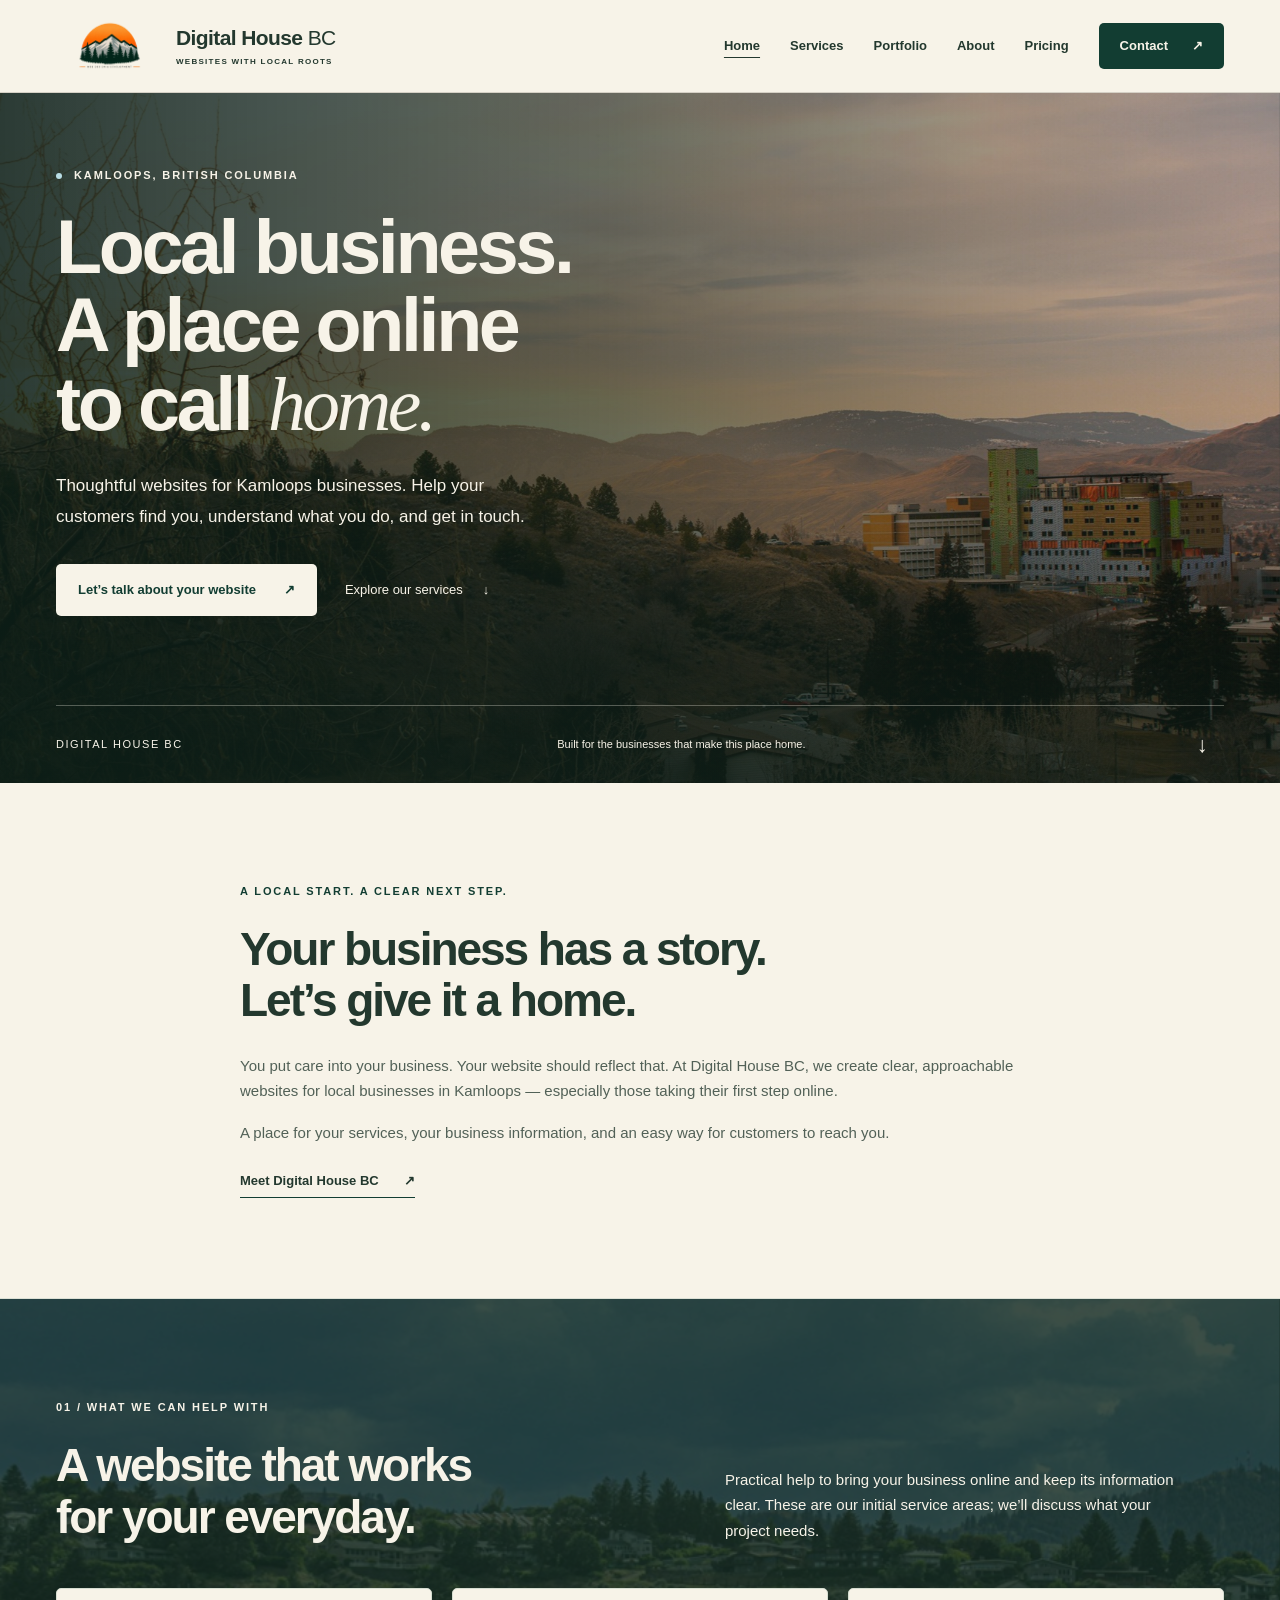
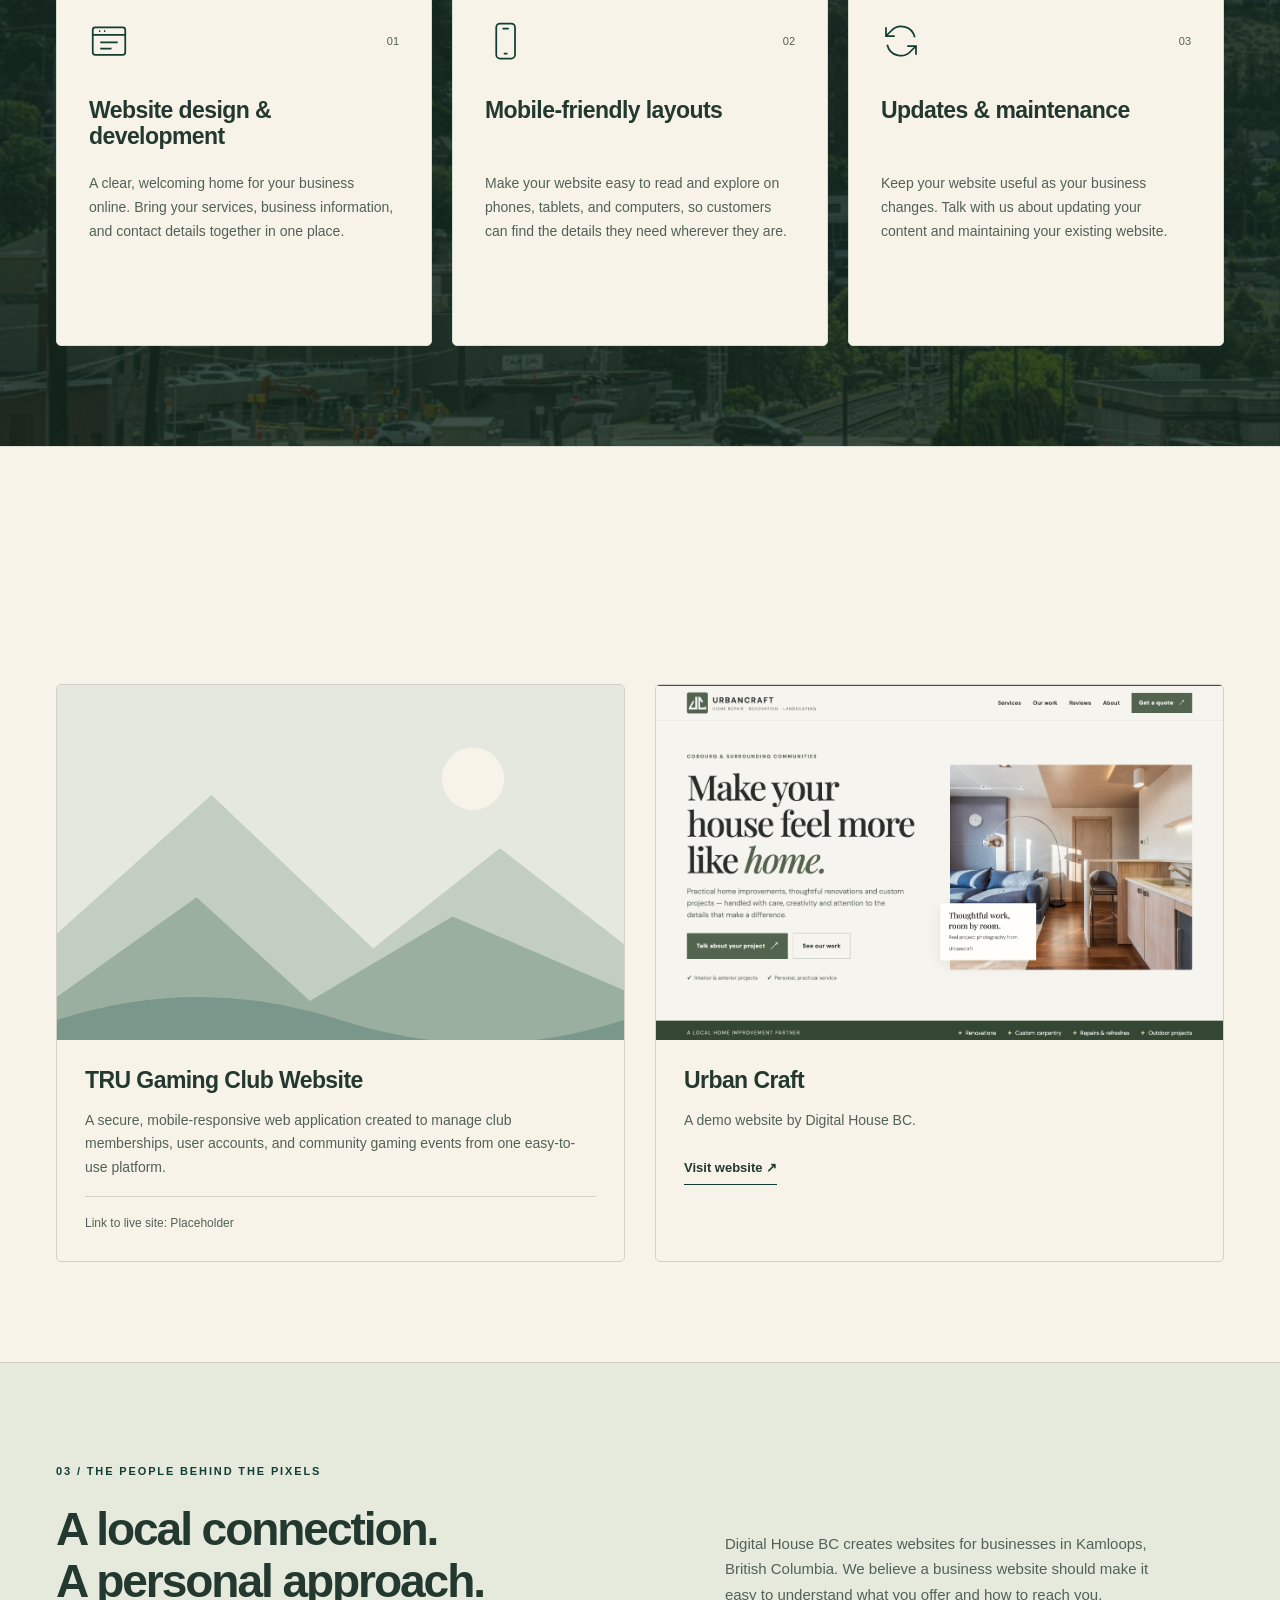
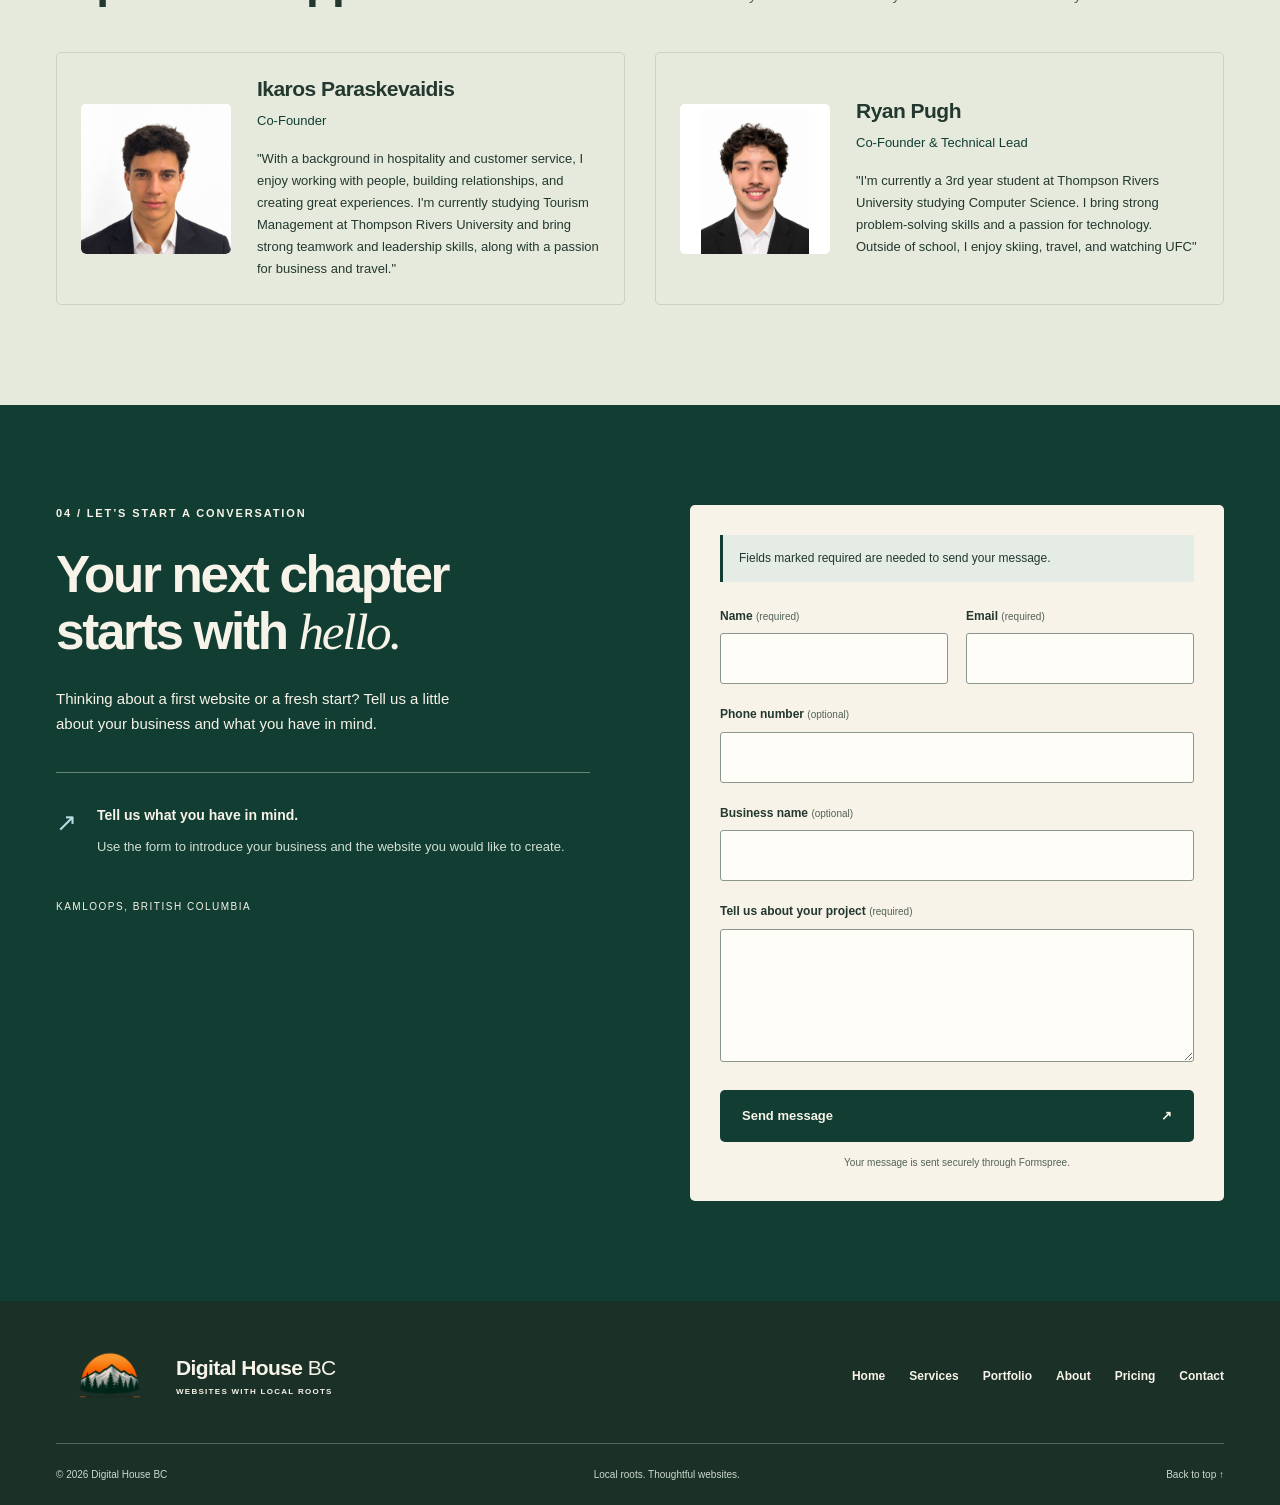
==== index.html @ 69a52e11 "entry point for local server" ====
<!doctype html>
<html lang="en-CA">
  <head>
    <meta charset="UTF-8" />
    <meta name="viewport" content="width=device-width, initial-scale=1" />
    <title>Digital House BC</title>
    <script>
      // Static local servers use this entry; Vercel serves html/index.html directly.
      location.replace('/html/index.html' + location.search + location.hash);
    </script>
  </head>
  <body><p><a href="/html/index.html">Open Digital House BC</a></p></body>
</html>
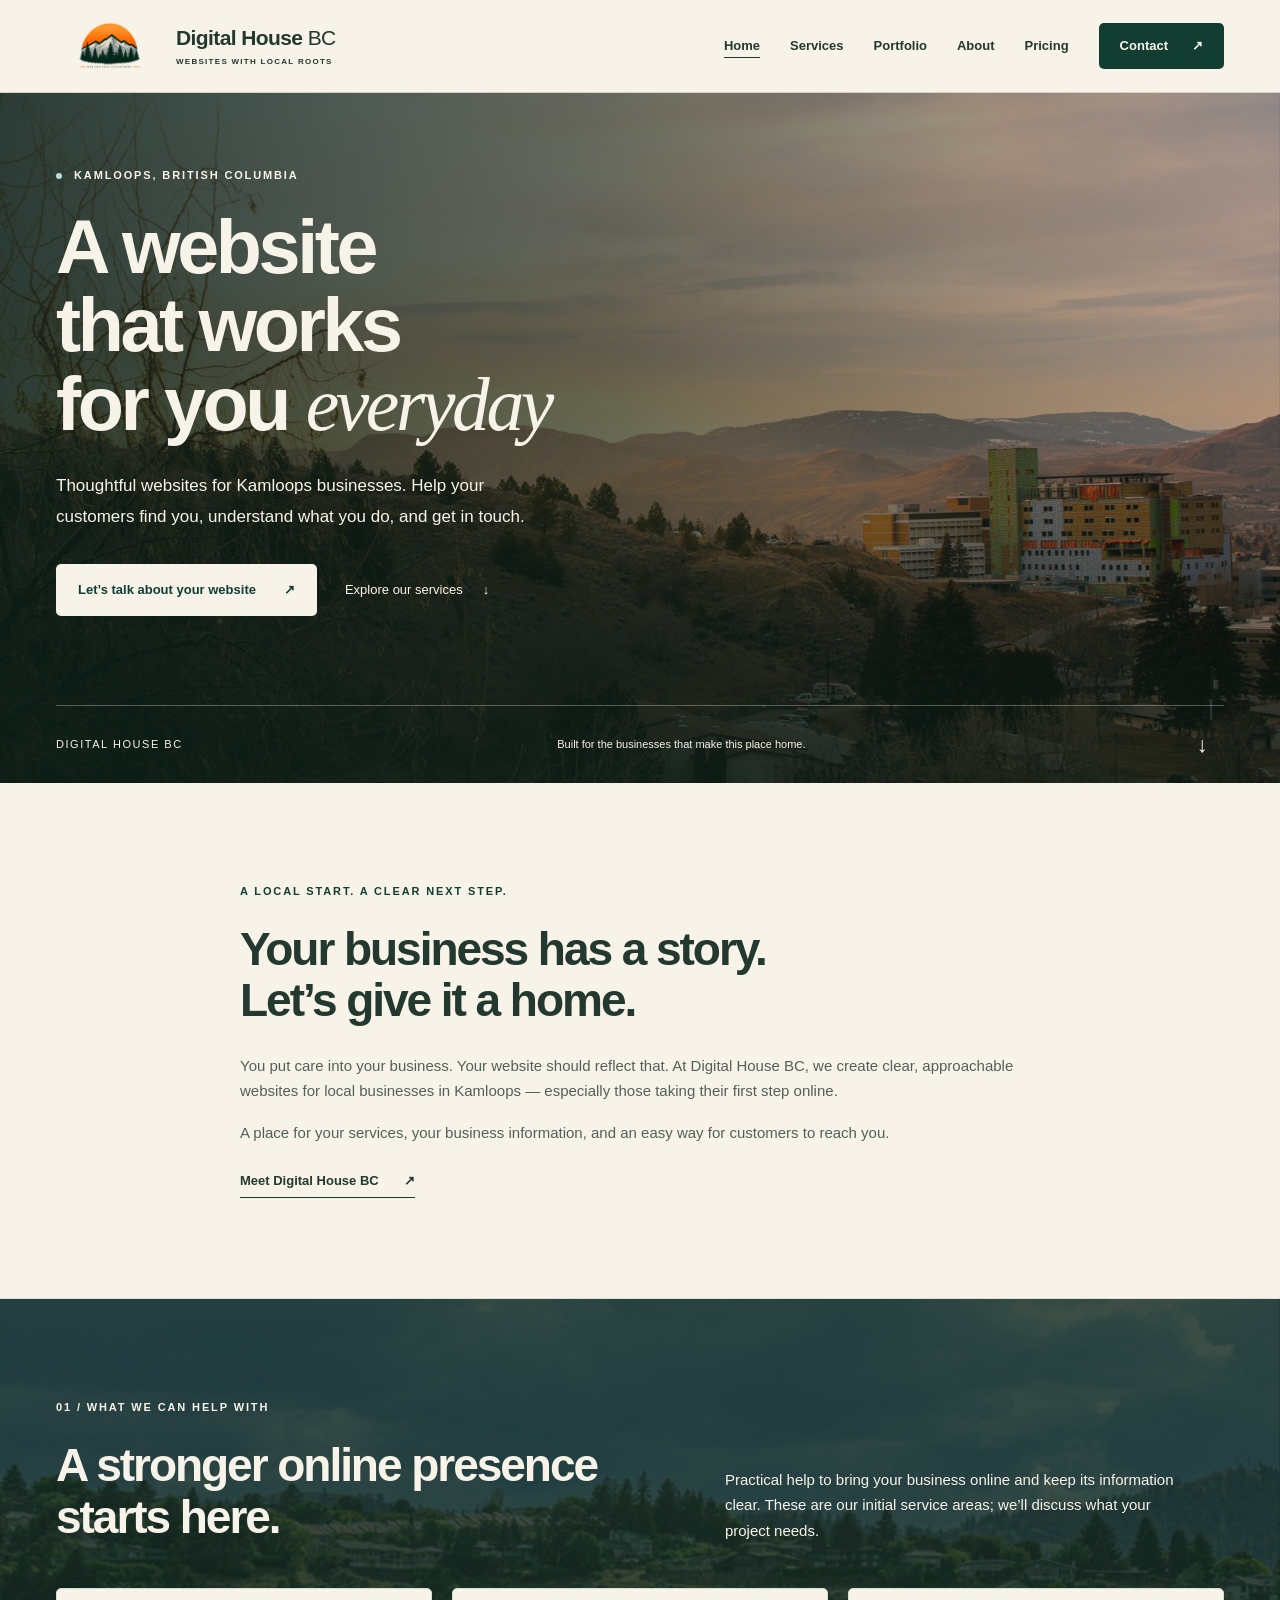
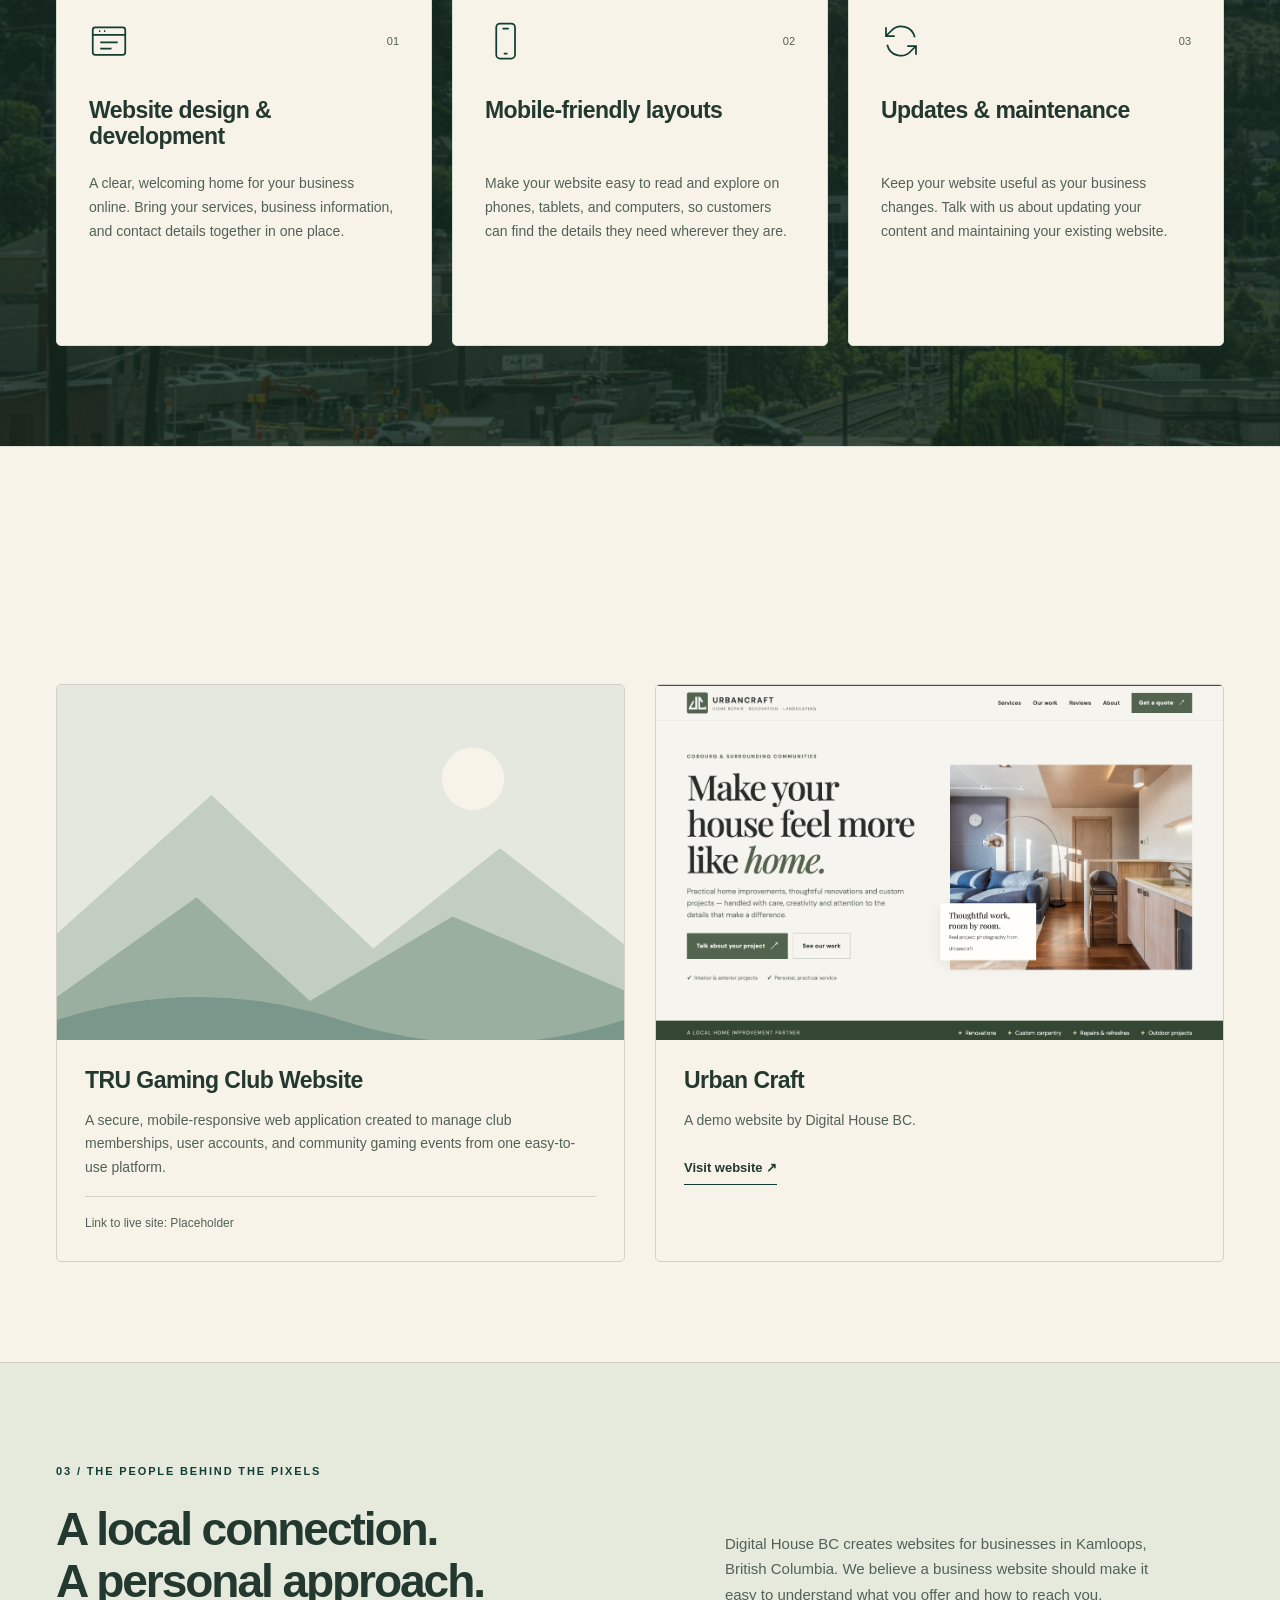
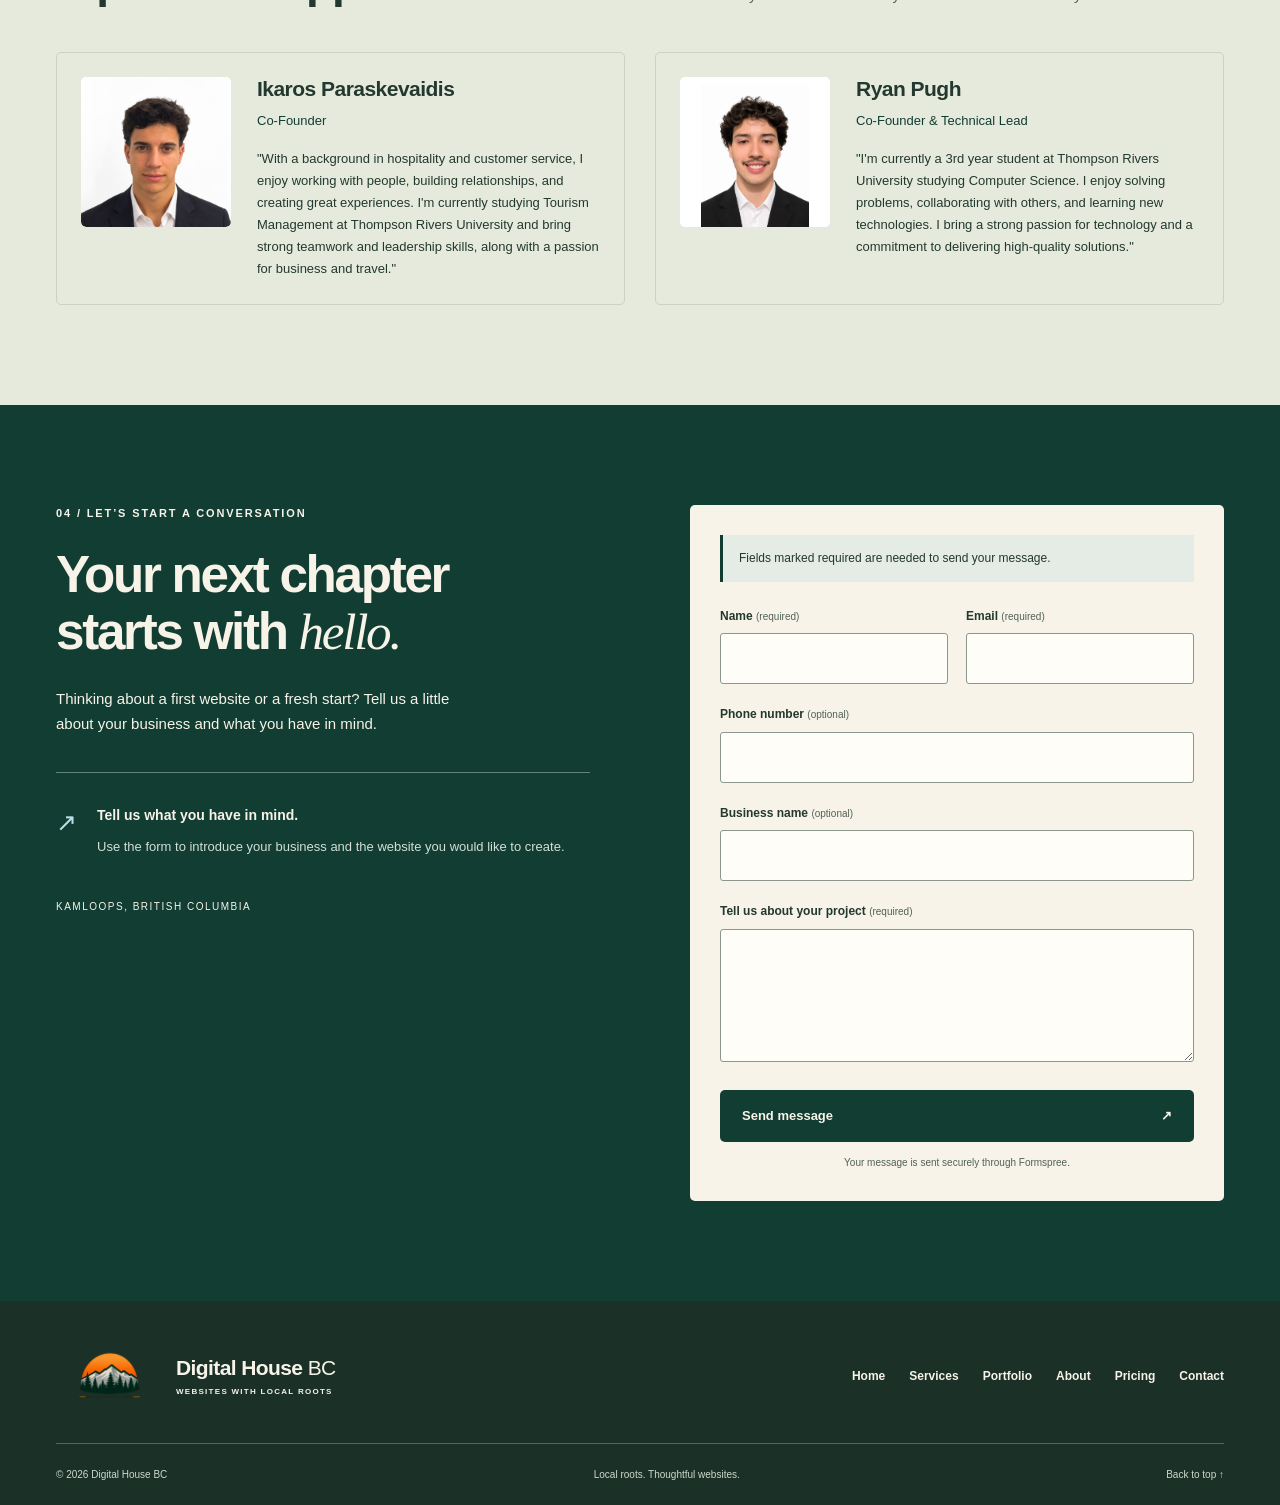
==== commit fcf5b314: "google image" ====
--- a/index.html
+++ b/index.html
@@ -8,6 +8,7 @@
       // Static local servers use this entry; Vercel serves html/index.html directly.
       location.replace('/html/index.html' + location.search + location.hash);
     </script>
+    <link rel="icon" type="image/png" sizes="192x192" href="/favicon.png" />
   </head>
   <body><p><a href="/html/index.html">Open Digital House BC</a></p></body>
 </html>
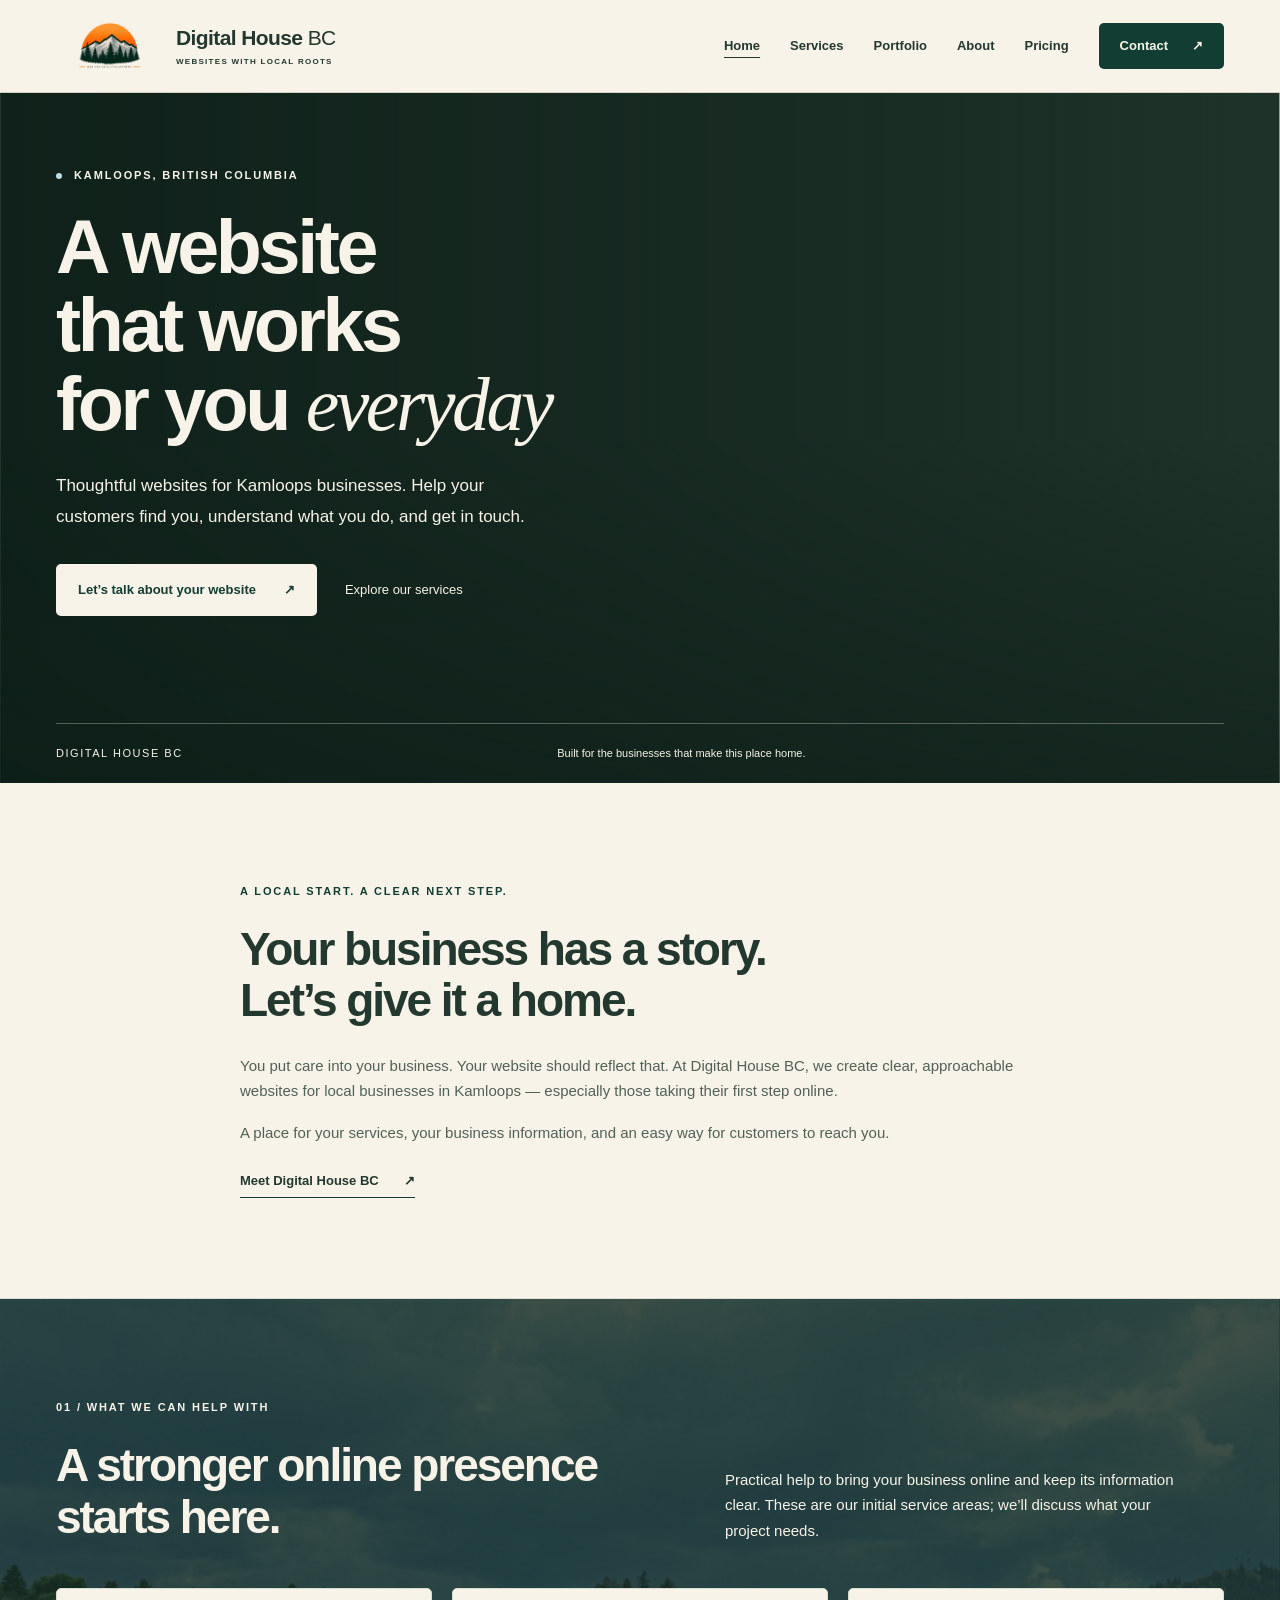
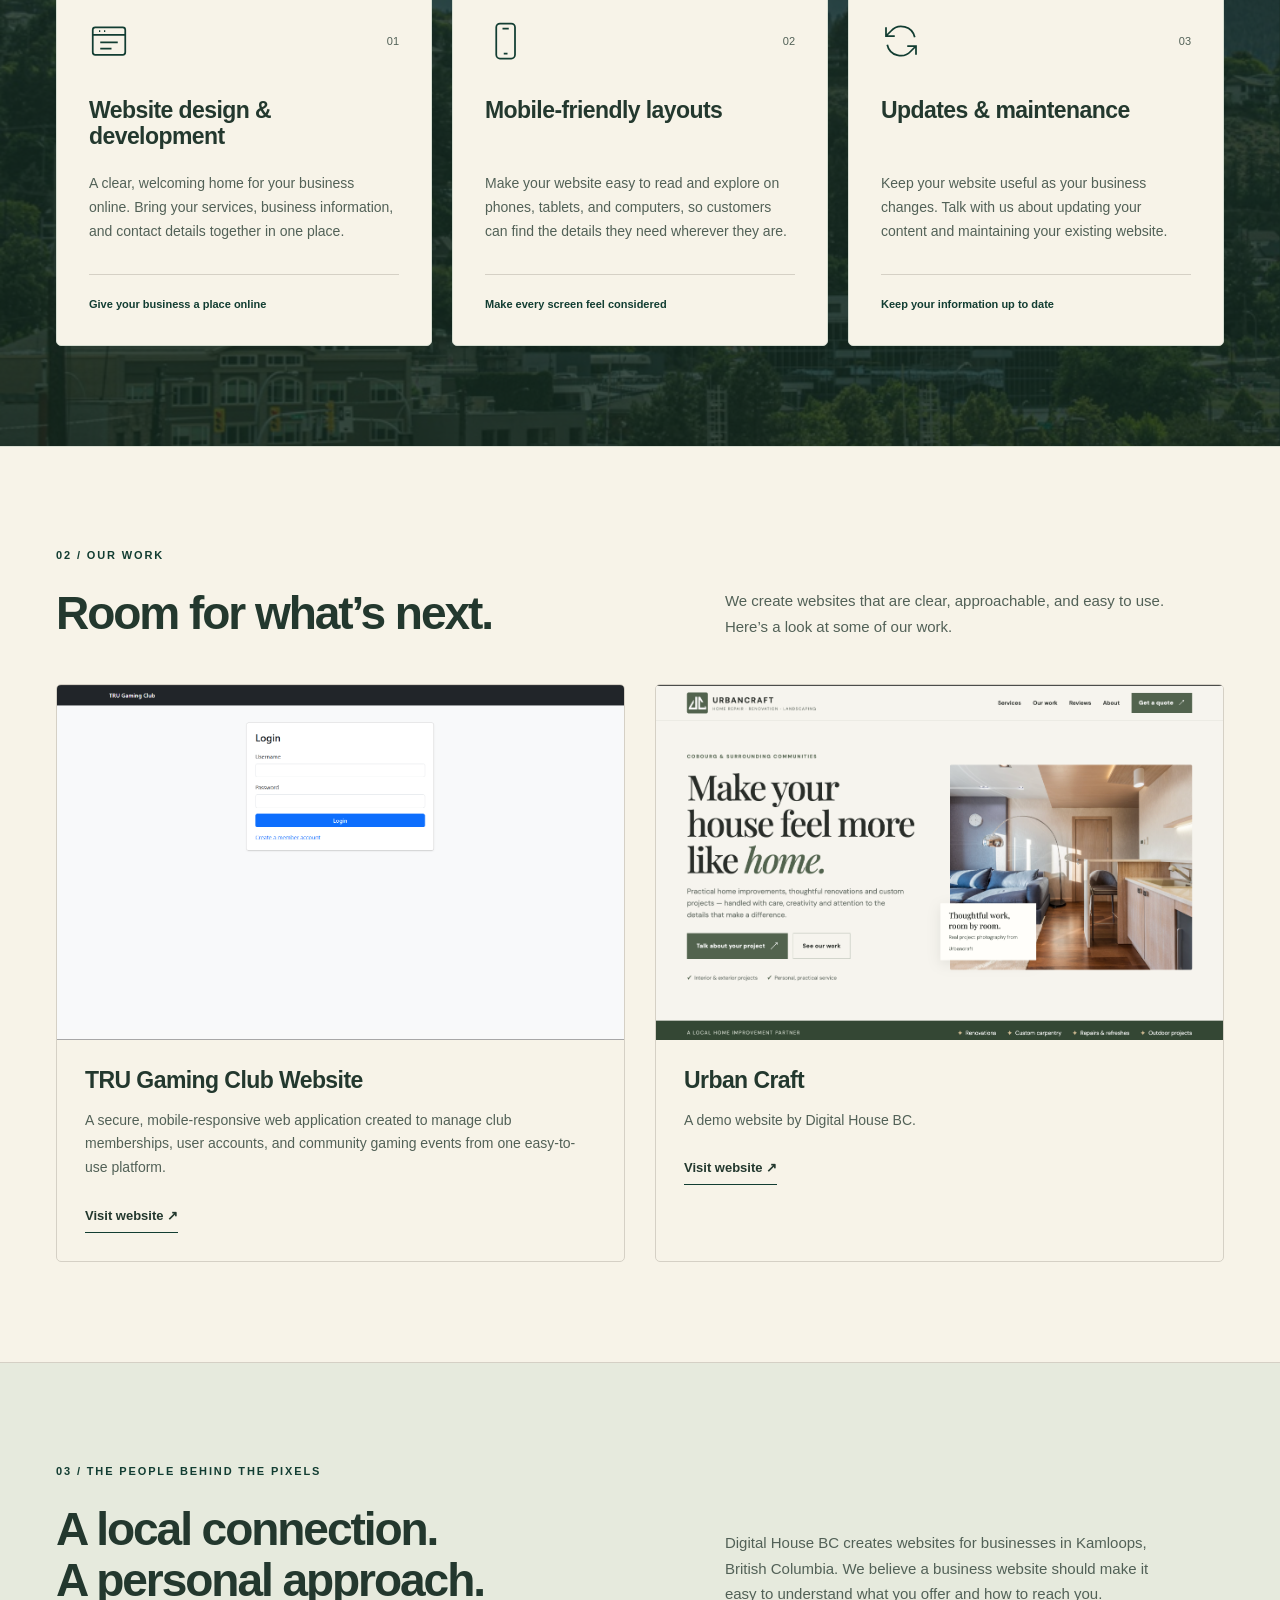
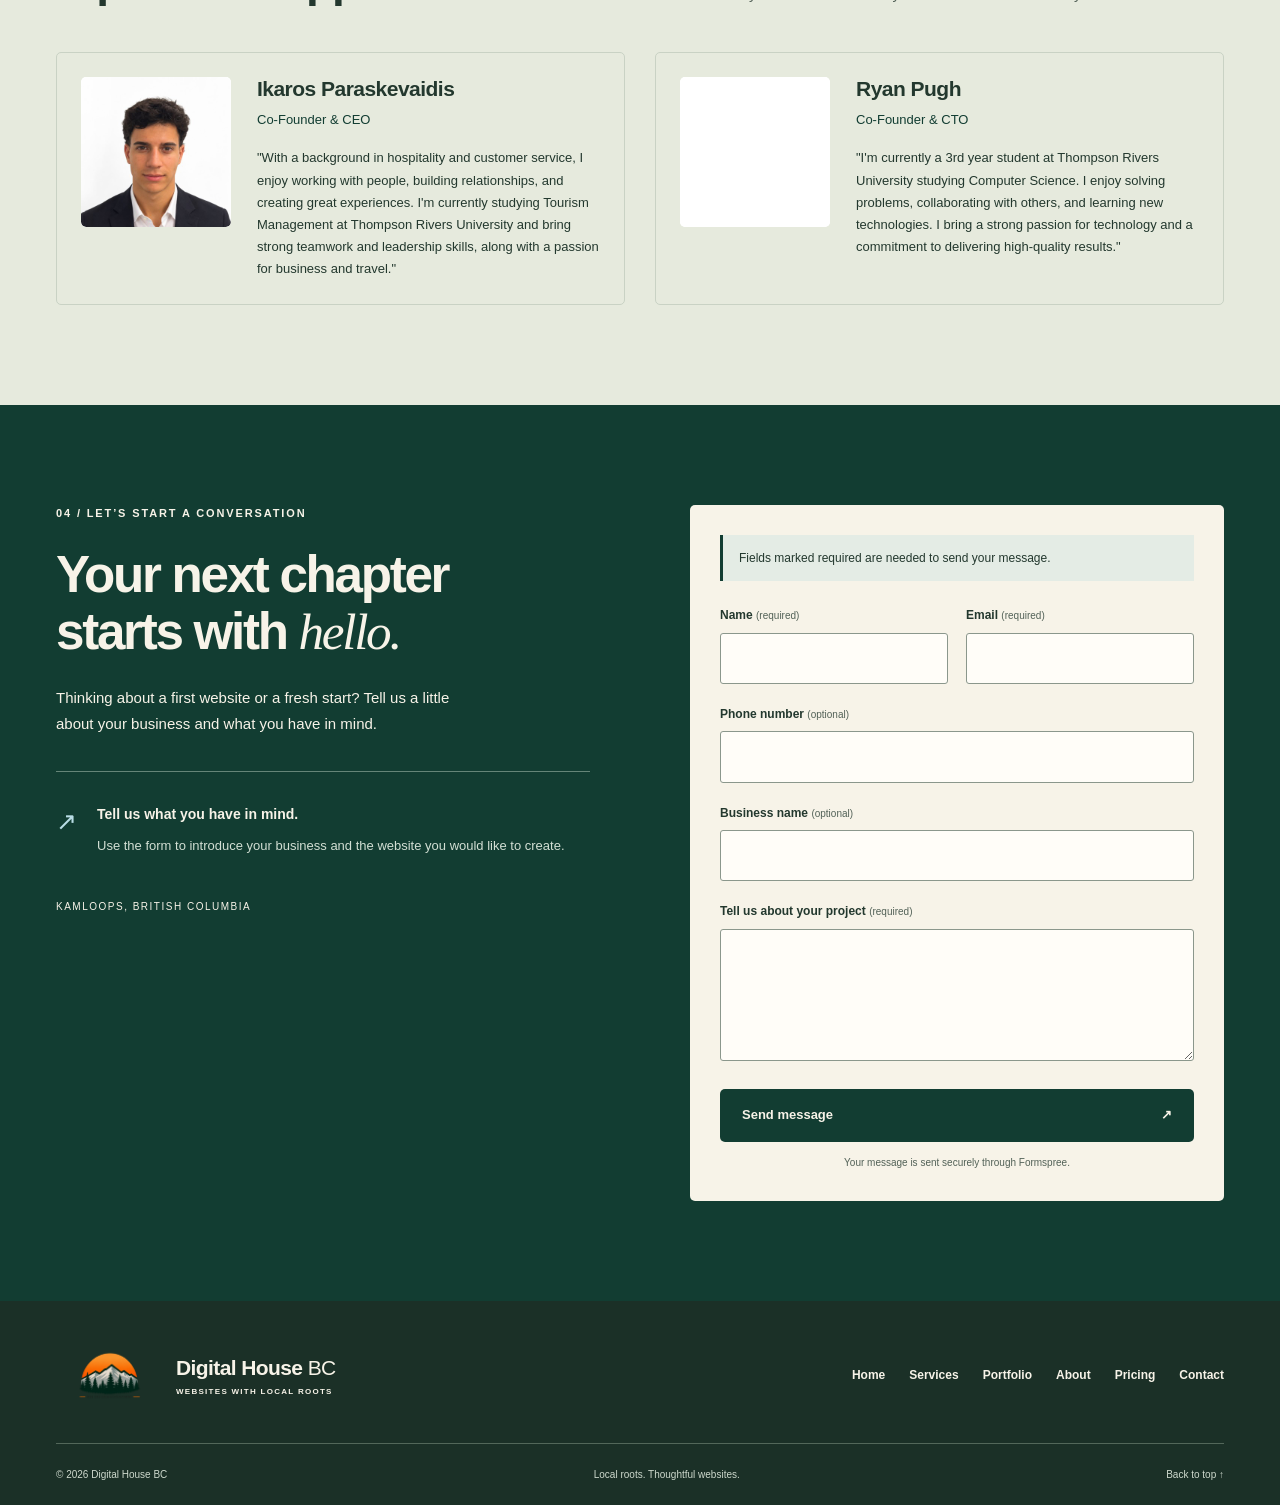
==== commit 40ce9825: "html" ====
--- a/index.html
+++ b/index.html
@@ -2,13 +2,306 @@
 <html lang="en-CA">
   <head>
     <meta charset="UTF-8" />
+    <script>document.documentElement.classList.add("js");</script>
     <meta name="viewport" content="width=device-width, initial-scale=1" />
-    <title>Digital House BC</title>
-    <script>
-      // Static local servers use this entry; Vercel serves html/index.html directly.
-      location.replace('/html/index.html' + location.search + location.hash);
-    </script>
+    <meta
+      name="description"
+      content="Digital House BC builds websites for local businesses in Kamloops, British Columbia."
+    />
+    <meta name="theme-color" content="#123d32" />
+    <title>Digital House BC | Websites for Kamloops businesses</title>
     <link rel="icon" type="image/png" sizes="192x192" href="/favicon.png" />
+    <link rel="preload" as="image" href="/assets/background/hero-1800.jpg" imagesrcset="/assets/background/hero-800.jpg 800w, /assets/background/hero-1200.jpg 1200w, /assets/background/hero-1800.jpg 1800w" imagesizes="100vw" fetchpriority="high" />
+    <link rel="stylesheet" href="/css/styles.css" />
+    <script src="/js/content.js" type="text/plain" data-page-script></script>
+    <script src="/js/index.js" type="text/plain" data-page-script></script>
+    <script src="/js/contact.js" type="text/plain" data-page-script></script>
+    <link rel="preload" href="/js/content.js" as="fetch" crossorigin="anonymous" />
+    <link rel="preload" href="/js/index.js" as="fetch" crossorigin="anonymous" />
+    <link rel="preload" href="/js/contact.js" as="fetch" crossorigin="anonymous" />
+    <script src="/js/router.js" defer></script>
   </head>
-  <body><p><a href="/html/index.html">Open Digital House BC</a></p></body>
+  <body>
+    <a class="skip-link" href="#main">Skip to content</a>
+    <header class="site-header">
+      <div class="container header-inner">
+        <a class="brand" href="#home" aria-label="Digital House BC home"
+          ><img src="/assets/logo/Mountain_Sunset_.png" alt="" width="1774" height="887" /><span
+            >Digital House <b>BC</b><small>WEBSITES WITH LOCAL ROOTS</small></span
+          ></a
+        >
+        <button
+          class="menu-toggle"
+          type="button"
+          aria-expanded="false"
+          aria-controls="primary-nav"
+        >
+          Menu <span aria-hidden="true">☰</span>
+        </button>
+        <nav id="primary-nav" aria-label="Main navigation">
+          <a href="#home" aria-current="location">Home</a><a href="#services">Services</a
+          ><a href="#portfolio">Portfolio</a><a href="#about">About</a
+          ><a href="/html/pricing.html">Pricing</a><a class="nav-contact" href="#contact">Contact <span aria-hidden="true">↗</span></a>
+        </nav>
+      </div>
+    </header>
+    <main id="main">
+      <section id="home" class="hero parallax-section" aria-labelledby="hero-title">
+        <img
+          class="hero-photo"
+          src="/assets/background/hero-1800.jpg"
+          srcset="/assets/background/hero-800.jpg 800w, /assets/background/hero-1200.jpg 1200w, /assets/background/hero-1800.jpg 1800w"
+          sizes="100vw"
+          loading="eager"
+          width="1800"
+          height="1200"
+          alt=""
+          fetchpriority="high"
+        />
+        <div class="container hero-content">
+          <p class="eyebrow light"><span></span> KAMLOOPS, BRITISH COLUMBIA</p>
+          <h1 id="hero-title">A website<br />that works<br />for you <em>everyday</em></h1>
+          <p>
+            Thoughtful websites for Kamloops businesses. Help your customers find you, understand
+            what you do, and get in touch.
+          </p>
+          <div class="button-row">
+            <a class="button button-light" href="#contact"
+              >Let’s talk about your website <span aria-hidden="true">↗</span></a
+            ><a class="text-link" href="/html/pricing.html"
+              >Explore our services <span aria-hidden="true"></span></a
+            >
+          </div>
+        </div>
+        <div class="hero-bottom container">
+          <span>DIGITAL HOUSE BC</span
+          ><span>Built for the businesses that make this place home.</span
+          ><a href="#services" aria-label="Scroll to services"></a>
+        </div>
+      </section>
+      <section class="local-intro section">
+        <div class="container split">
+          <div>
+            <p class="eyebrow">A LOCAL START. A CLEAR NEXT STEP.</p>
+            <h2>Your business has a story.<br />Let’s give it a home.</h2>
+            <p>
+              You put care into your business. Your website should reflect that. At Digital House
+              BC, we create clear, approachable websites for local businesses in Kamloops —
+              especially those taking their first step online.
+            </p>
+            <p>
+              A place for your services, your business information, and an easy way for customers to
+              reach you.
+            </p>
+            <a class="inline-link" href="#about"
+              >Meet Digital House BC <span aria-hidden="true">↗</span></a
+            >
+          </div>
+        </div>
+      </section>
+      <section
+        id="services"
+        class="section services parallax-section"
+        aria-labelledby="services-title"
+      >
+        <img
+          class="services-photo"
+          src="/assets/background/second-homepage-1000.jpg"
+          width="1000"
+          height="667"
+          alt=""
+          loading="lazy"
+        />
+        <div class="container">
+          <div class="section-heading">
+            <div>
+              <p class="eyebrow">01 / WHAT WE CAN HELP WITH</p>
+              <h2 id="services-title">A stronger online presence<br/>starts here.</h2>
+            </div>
+            <p>
+              Practical help to bring your business online and keep its information clear. These are
+              our initial service areas; we’ll discuss what your project needs.
+            </p>
+          </div>
+          <div id="services-grid" class="services-grid">
+<!-- static:services:start -->
+<article class="service-card"><div class="service-top"><span class="service-icon"><svg viewBox="0 0 32 32" fill="none" stroke="currentColor" stroke-width="1.4" aria-hidden="true"><rect x="3" y="5" width="26" height="22" rx="2"/><path d="M3 11h26M8 8h1m3 0h1M9 17h14M9 22h9"/></svg></span><span class="card-number">01</span></div><h3>Website design &amp; development</h3><p>A clear, welcoming home for your business online. Bring your services, business information, and contact details together in one place.</p><p class="service-detail">Give your business a place online</p></article>
+<article class="service-card"><div class="service-top"><span class="service-icon"><svg viewBox="0 0 32 32" fill="none" stroke="currentColor" stroke-width="1.4" aria-hidden="true"><rect x="9" y="2" width="15" height="28" rx="3"/><path d="M14 6h5m-4 20h3"/></svg></span><span class="card-number">02</span></div><h3>Mobile-friendly layouts</h3><p>Make your website easy to read and explore on phones, tablets, and computers, so customers can find the details they need wherever they are.</p><p class="service-detail">Make every screen feel considered</p></article>
+<article class="service-card"><div class="service-top"><span class="service-icon"><svg viewBox="0 0 32 32" fill="none" stroke="currentColor" stroke-width="1.4" aria-hidden="true"><path d="M27 13a11 11 0 0 0-19-5L4 12m0-7v7h7m-6 7a11 11 0 0 0 19 5l4-4m0 7v-7h-7"/></svg></span><span class="card-number">03</span></div><h3>Updates &amp; maintenance</h3><p>Keep your website useful as your business changes. Talk with us about updating your content and maintaining your existing website.</p><p class="service-detail">Keep your information up to date</p></article>
+<!-- static:services:end -->
+</div>
+          <noscript
+            ><p>
+              Website design and development · Mobile-friendly layouts · Website updates and
+              maintenance
+            </p></noscript
+          >
+        </div>
+      </section>
+      <section id="portfolio" class="section" aria-labelledby="portfolio-title">
+        <div class="container">
+          <div class="section-heading">
+            <div>
+              <p class="eyebrow">02 / OUR WORK</p>
+              <h2 id="portfolio-title">Room for what’s next.</h2>
+            </div>
+            <p>
+              We create websites that are clear, approachable, and easy to use. Here’s a look at some
+              of our work.
+            </p>
+          </div>
+          <div id="portfolio-grid" class="portfolio-grid">
+<!-- static:portfolio:start -->
+<article class="project-card"><div class="project-media"><img src="/assets/demo_websites/TRU_Gaming%20site.png" alt="Screenshot of the TRU Gaming Club login page" width="1916" height="993" loading="lazy" decoding="async"><a class="project-view-button" href="/html/tru-gaming-club.html" aria-label="View project: TRU Gaming Club Website">View project</a></div><div class="project-body"><h3>TRU Gaming Club Website</h3><p>A secure, mobile-responsive web application created to manage club memberships, user accounts, and community gaming events from one easy-to-use platform.</p><a class="inline-link" href="https://trugaming.xo.je/">Visit website &#8599;</a></div></article>
+<article class="project-card"><div class="project-media"><img src="/assets/demo_websites/Real_Urban_Craft.png" alt="Screenshot of the Urban Craft demo website" width="2880" height="1624" loading="lazy" decoding="async"><a class="project-view-button" href="/html/urban-craft.html" aria-label="View project: Urban Craft">View project</a></div><div class="project-body"><h3>Urban Craft</h3><p>A demo website by Digital House BC.</p><a class="inline-link" href="https://urbancraft-sigma.vercel.app/">Visit website &#8599;</a></div></article>
+<!-- static:portfolio:end -->
+</div>
+          <noscript>
+            <article class="project-card">
+              <div class="project-media">
+                <img src="/assets/demo_websites/Real_Urban_Craft.png" alt="Screenshot of the Urban Craft demo website" width="2880" height="1624" loading="lazy" />
+              </div>
+              <div class="project-body">
+                <h3>Urban Craft</h3>
+                <p>A demo website by Digital House BC.</p>
+              </div>
+            </article>
+          </noscript>
+        </div>
+      </section>
+      <section id="about" class="section about" aria-labelledby="about-title">
+        <div class="container">
+          <div class="section-heading">
+            <div>
+              <p class="eyebrow">03 / THE PEOPLE BEHIND THE PIXELS</p>
+              <h2 id="about-title">A local connection.<br />A personal approach.</h2>
+            </div>
+            <div>
+              <p>
+                Digital House BC creates websites for businesses in Kamloops, British Columbia. We
+                believe a business website should make it easy to understand what you offer and how
+                to reach you.
+              </p>
+            </div>
+          </div>
+          <div id="team-grid" class="team-grid">
+<!-- static:team:start -->
+<article class="team-card"><a class="team-image" href="/assets/Profile_Pics/HEADSHOT.jpg" aria-label="View full-size photo of Ikaros Paraskevaidis"><img src="/assets/Profile_Pics/HEADSHOT.jpg" alt="Portrait of Ikaros Paraskevaidis" width="400" height="400" loading="lazy" decoding="async"></a><div><h3>Ikaros Paraskevaidis</h3><p class="team-role">Co-Founder &amp; CEO</p><p>&quot;With a background in hospitality and customer service, I enjoy working with people, building relationships, and creating great experiences. I&#39;m currently studying Tourism Management at Thompson Rivers University and bring strong teamwork and leadership skills, along with a passion for business and travel.&quot;</p></div></article>
+<article class="team-card"><a class="team-image" href="/assets/Profile_Pics/Ryan_Pugh_Headshot_Real.png" aria-label="View full-size photo of Ryan Pugh"><img src="/assets/Profile_Pics/Ryan_Pugh_Headshot_Real.png" alt="Portrait of Ryan Pugh" width="400" height="400" loading="lazy" decoding="async"></a><div><h3>Ryan Pugh</h3><p class="team-role">Co-Founder &amp; CTO</p><p>&quot;I&#39;m currently a 3rd year student at Thompson Rivers University studying Computer Science. I enjoy solving problems, collaborating with others, and learning new technologies. I bring a strong passion for technology and a commitment to delivering high-quality results.&quot;</p></div></article>
+<!-- static:team:end -->
+</div>
+          <noscript><p>Two team profiles are coming soon.</p></noscript>
+        </div>
+      </section>
+      <section id="contact" class="section contact" aria-labelledby="contact-title">
+        <div class="container contact-grid">
+          <div>
+            <p class="eyebrow light">04 / LET’S START A CONVERSATION</p>
+            <h2 id="contact-title">Your next chapter<br />starts with <em>hello.</em></h2>
+            <p>
+              Thinking about a first website or a fresh start? Tell us a little about your business
+              and what you have in mind.
+            </p>
+            <div class="contact-note">
+              <span aria-hidden="true">↗</span>
+              <div>
+                <strong>Tell us what you have in mind.</strong>
+                <p>
+                  Use the form to introduce your business and the website you would like to create.
+                </p>
+              </div>
+            </div>
+            <p class="location">KAMLOOPS, BRITISH COLUMBIA</p>
+          </div>
+          <form
+            id="contact-form"
+            action="https://formspree.io/f/mrpqborz"
+            method="post"
+            aria-describedby="form-notice"
+          >
+            <p id="form-notice" class="form-notice">
+              Fields marked required are needed to send your message.
+            </p>
+            <div class="field-pair">
+              <div>
+                <label for="name">Name <span>(required)</span></label
+                ><input id="name" name="name" autocomplete="name" required maxlength="100" />
+              </div>
+              <div>
+                <label for="email">Email <span>(required)</span></label
+                ><input
+                  id="email"
+                  name="email"
+                  type="email"
+                  autocomplete="email"
+                  required
+                  maxlength="254"
+                />
+              </div>
+            </div>
+            <label for="phone">Phone number <span>(optional)</span></label>
+            <input
+              id="phone"
+              name="phone"
+              type="tel"
+              autocomplete="tel"
+              maxlength="40"
+            />
+            <label for="business">Business name <span>(optional)</span></label
+            ><input
+              id="business"
+              name="business"
+              autocomplete="organization"
+              maxlength="150"
+            /><label for="message">Tell us about your project <span>(required)</span></label
+            ><textarea id="message" name="message" rows="4" required maxlength="3000"></textarea
+            ><button class="button" type="submit">
+              Send message <span aria-hidden="true">↗</span>
+            </button>
+            <p class="form-footnote">Your message is sent securely through Formspree.</p>
+            <p
+              id="form-status"
+              class="form-status"
+              role="status"
+              aria-live="polite"
+              aria-atomic="true"
+            ></p>
+          </form>
+        </div>
+      </section>
+    </main>
+    <footer>
+      <div class="container footer-top">
+        <a class="brand" href="#home"
+          ><img src="/assets/logo/Mountain_Sunset_.png" alt="" width="1774" height="887" /><span
+            >Digital House <b>BC</b><small>WEBSITES WITH LOCAL ROOTS</small></span
+          ></a
+        >
+        <nav aria-label="Footer navigation">
+          <a href="#home">Home</a><a href="#services">Services</a><a href="#portfolio">Portfolio</a
+          ><a href="#about">About</a><a href="/html/pricing.html">Pricing</a><a href="#contact">Contact</a>
+        </nav>
+      </div>
+      <div class="container footer-bottom">
+        <span>© <span id="year">2026</span> Digital House BC</span
+        ><span>Local roots. Thoughtful websites.</span><a href="#home">Back to top ↑</a>
+      </div>
+    </footer>
+    <dialog
+      id="contact-result"
+      class="contact-result"
+      aria-labelledby="contact-result-title"
+      aria-describedby="contact-result-message"
+    >
+      <h2 id="contact-result-title">Message status</h2>
+      <p id="contact-result-message"></p>
+      <form method="dialog">
+        <button class="button" type="submit" autofocus>Close</button>
+      </form>
+    </dialog>
+    <dialog id="team-photo-dialog" class="photo-dialog" aria-label="Team member photo">
+      <button class="photo-dialog-close" type="button" aria-label="Close photo" autofocus>&times;</button>
+      <img class="photo-dialog-image" alt="" />
+    </dialog>
+  </body>
 </html>
--- a/css/styles.css
+++ b/css/styles.css
@@ -0,0 +1,1143 @@
+:root {
+  --evergreen: #123d32;
+  --forest: #23382e;
+  --ivory: #f7f3e8;
+  --glacier: #b9dde5;
+  --stone: #d5d0c5;
+  --muted: #526157;
+  --white: #fffdf8;
+  --radius: 5px;
+}
+* {
+  box-sizing: border-box;
+}
+html {
+  scroll-behavior: smooth;
+  scroll-padding-top: 105px;
+}
+body {
+  margin: 0;
+  background: var(--ivory);
+  color: var(--forest);
+  font-family: "Segoe UI", Arial, sans-serif;
+  font-size: 16px;
+  line-height: 1.7;
+}
+a {
+  color: inherit;
+  text-decoration: none;
+}
+button,
+input,
+textarea {
+  font: inherit;
+}
+button,
+a,
+input,
+textarea {
+  -webkit-tap-highlight-color: transparent;
+}
+img {
+  display: block;
+  max-width: 100%;
+  height: auto;
+}
+figure,
+p,
+h1,
+h2,
+h3 {
+  margin: 0;
+}
+p + p {
+  margin-top: 16px;
+}
+h1,
+h2,
+h3 {
+  line-height: 1.12;
+  font-weight: 600;
+  letter-spacing: -0.045em;
+}
+h2 {
+  font-size: clamp(32px, 3.6vw, 48px);
+}
+h3 {
+  font-size: 23px;
+  letter-spacing: -0.025em;
+}
+em {
+  font-family: Georgia, serif;
+  font-weight: 400;
+}
+a,
+button {
+  touch-action: manipulation;
+}
+a:focus-visible,
+button:focus-visible,
+input:focus-visible,
+textarea:focus-visible {
+  outline: 3px solid #23728a;
+  outline-offset: 5px;
+}
+.contact :focus-visible,
+footer :focus-visible,
+.hero :focus-visible {
+  outline-color: var(--glacier);
+}
+a:hover {
+  text-decoration: underline;
+  text-underline-offset: 5px;
+}
+.container {
+  width: min(1200px, calc(100% - 112px));
+  margin-inline: auto;
+}
+.section {
+  padding-block: 100px;
+}
+.eyebrow {
+  font-size: 11px;
+  font-weight: 700;
+  letter-spacing: 0.17em;
+  line-height: 1.6;
+  margin-bottom: 23px;
+  color: var(--evergreen);
+}
+.eyebrow.light {
+  color: var(--ivory);
+}
+.skip-link {
+  position: fixed;
+  top: 10px;
+  left: 10px;
+  padding: 12px 20px;
+  background: var(--ivory);
+  z-index: 20;
+  transform: translateY(-160%);
+}
+.skip-link:focus {
+  transform: translateY(0);
+}
+.site-header {
+  position: sticky;
+  top: 0;
+  z-index: 10;
+  background: var(--ivory);
+  border-bottom: 1px solid var(--stone);
+}
+.header-inner {
+  display: flex;
+  align-items: center;
+  justify-content: space-between;
+  min-height: 92px;
+  gap: 30px;
+}
+.brand {
+  display: flex;
+  align-items: center;
+  gap: 12px;
+  line-height: 1.2;
+  white-space: nowrap;
+}
+.brand:hover {
+  text-decoration: none;
+}
+.brand img {
+  width: auto;
+  height: 54px;
+  max-width: 108px;
+  object-fit: contain;
+  flex-shrink: 0;
+  border-radius: 3px;
+}
+.brand > span {
+  font-size: 21px;
+  letter-spacing: -0.6px;
+  font-weight: 600;
+}
+.brand b {
+  font-weight: 400;
+}
+.brand small {
+  display: block;
+  letter-spacing: 0.16em;
+  font-size: 8px;
+  margin-top: 7px;
+  font-weight: 600;
+}
+nav {
+  display: flex;
+  gap: 30px;
+  align-items: center;
+}
+nav a {
+  font-size: 13px;
+  font-weight: 600;
+  padding-block: 12px;
+}
+nav a[aria-current] {
+  text-decoration: underline;
+  text-underline-offset: 7px;
+}
+.nav-contact {
+  background: var(--evergreen);
+  color: var(--ivory);
+  padding: 12px 21px;
+  border-radius: var(--radius);
+  display: flex;
+  gap: 24px;
+}
+.nav-contact:hover {
+  background: var(--forest);
+}
+.menu-toggle {
+  display: none;
+}
+.hero {
+  overflow: hidden;
+  position: relative;
+  isolation: isolate;
+  background: var(--forest);
+  color: var(--ivory);
+  min-height: 690px;
+  display: flex;
+  flex-direction: column;
+  justify-content: space-between;
+}
+.hero-photo {
+  position: absolute;
+  inset: 0;
+  width: 100%;
+  height: 100%;
+  object-fit: cover;
+  object-position: center 62%;
+  z-index: -2;
+}
+.hero:before {
+  content: "";
+  position: absolute;
+  inset: 0;
+  z-index: -1;
+  background:
+    linear-gradient(
+      90deg,
+      rgba(12, 30, 23, 0.87),
+      rgba(15, 32, 25, 0.63) 48%,
+      rgba(15, 32, 25, 0.22)
+    ),
+    linear-gradient(0deg, rgba(15, 32, 25, 0.65), transparent 50%);
+}
+.hero-content {
+  padding-top: 74px;
+  padding-bottom: 66px;
+}
+
+/* Text reveals once when it enters the viewport. */
+@keyframes text-enter {
+  from {
+    opacity: 0;
+    transform: translateY(14px);
+  }
+  to {
+    opacity: 1;
+    transform: translateY(0);
+  }
+}
+
+@media (prefers-reduced-motion: no-preference) {
+  /* Extra image height keeps the edges covered as the background moves. */
+  .parallax-section .hero-photo,
+  .parallax-section .services-photo {
+    top: -100px;
+    height: calc(100% + 200px);
+    transform: translate3d(0, var(--parallax-offset, 0px), 0);
+    will-change: transform;
+  }
+
+  .text-reveal:not(.is-visible) {
+    opacity: 0;
+    transform: translateY(14px);
+  }
+
+  .text-reveal.is-visible {
+    animation: text-enter 650ms ease-out var(--reveal-delay, 200ms) both;
+  }
+
+  /* Keyboard users never need to wait for text or links to appear. */
+  .text-reveal.reveal-immediate,
+  .text-reveal:focus-within {
+    opacity: 1;
+    transform: none;
+    animation: none;
+  }
+}
+.hero .eyebrow {
+  display: flex;
+  align-items: center;
+  gap: 12px;
+}
+.hero .eyebrow span {
+  width: 6px;
+  height: 6px;
+  background: var(--glacier);
+  border-radius: 50%;
+}
+h1 {
+  font-size: clamp(48px, 5.9vw, 80px);
+  line-height: 1.04;
+  max-width: 750px;
+}
+.hero-content > p:not(.eyebrow) {
+  max-width: 475px;
+  margin-top: 27px;
+  font-size: 17px;
+  line-height: 1.8;
+}
+.button-row {
+  display: flex;
+  align-items: center;
+  gap: 28px;
+  margin-top: 32px;
+}
+.button {
+  display: inline-flex;
+  align-items: center;
+  justify-content: center;
+  gap: 28px;
+  padding: 15px 22px;
+  border: 0;
+  border-radius: var(--radius);
+  font-size: 13px;
+  font-weight: 600;
+  background: var(--evergreen);
+  color: var(--ivory);
+  min-height: 50px;
+}
+.button-light {
+  background: var(--ivory);
+  color: var(--evergreen);
+}
+.button-light:hover {
+  background: var(--glacier);
+  text-decoration: none;
+}
+.text-link {
+  font-size: 13px;
+  display: flex;
+  gap: 20px;
+  align-items: center;
+}
+.hero-bottom {
+  display: flex;
+  justify-content: space-between;
+  gap: 20px;
+  align-items: center;
+  border-top: 1px solid #f7f3e84d;
+  padding-block: 20px;
+  font-size: 11px;
+}
+.hero-bottom > span:first-child {
+  letter-spacing: 0.14em;
+}
+.hero-bottom a {
+  font-size: 22px;
+  min-width: 44px;
+  text-align: center;
+}
+.split {
+  display: grid;
+  grid-template-columns: 1fr 1fr;
+  gap: 85px;
+  align-items: center;
+}
+.split p:not(.eyebrow) {
+  color: var(--muted);
+  font-size: 15px;
+  max-width: 490px;
+}
+.split h2 {
+  margin-bottom: 26px;
+}
+.inline-link {
+  font-size: 13px;
+  font-weight: 600;
+  display: inline-flex;
+  gap: 25px;
+  margin-top: 25px;
+  border-bottom: 1px solid var(--evergreen);
+  padding-bottom: 5px;
+}
+.local-intro .split {
+  display: block;
+  max-width: 800px;
+}
+
+.local-intro .split p:not(.eyebrow) {
+  max-width: none;
+}
+
+.services {
+  position: relative;
+  isolation: isolate;
+  overflow: hidden;
+  background: var(--forest);
+  border-block: 1px solid #dce0d5;
+}
+
+.services-photo {
+  position: absolute;
+  inset: 0;
+  width: 100%;
+  height: 100%;
+  object-fit: cover;
+  object-position: center 60%;
+  z-index: -2;
+}
+
+.services::before {
+  content: "";
+  position: absolute;
+  inset: 0;
+  background: rgba(18, 40, 30, 0.82);
+  z-index: -1;
+}
+
+.services .section-heading h2,
+.services .section-heading .eyebrow,
+.services .section-heading > p,
+.services noscript {
+  color: var(--ivory);
+}
+
+.section-heading {
+  display: grid;
+  grid-template-columns: 1.2fr 1fr;
+  align-items: end;
+  gap: 70px;
+  margin-bottom: 45px;
+}
+.section-heading > p,
+.section-heading > div > p:not(.eyebrow) {
+  font-size: 15px;
+  color: var(--muted);
+  max-width: 450px;
+}
+.services-grid {
+  display: grid;
+  grid-template-columns: repeat(3, 1fr);
+  gap: 20px;
+}
+.service-card {
+  background: var(--ivory);
+  padding: 32px;
+  border: 1px solid #d6ddd1;
+  border-radius: var(--radius);
+}
+.service-top {
+  display: flex;
+  justify-content: space-between;
+  align-items: center;
+  margin-bottom: 37px;
+}
+.service-icon {
+  width: 40px;
+  height: 40px;
+  color: var(--evergreen);
+}
+.card-number {
+  font-size: 11px;
+  color: var(--muted);
+}
+.service-card h3 {
+  max-width: 250px;
+  min-height: 54px;
+  margin-bottom: 20px;
+}
+.service-card > p {
+  font-size: 14px;
+  color: var(--muted);
+}
+.service-card .service-detail {
+  font-size: 11px;
+  border-top: 1px solid var(--stone);
+  padding-top: 20px;
+  margin-top: 30px;
+  color: var(--evergreen);
+  font-weight: 600;
+}
+.portfolio-grid {
+  display: grid;
+  grid-template-columns: 1fr 1fr;
+  gap: 30px;
+}
+.project-card {
+  border: 1px solid var(--stone);
+  border-radius: var(--radius);
+  overflow: hidden;
+}
+.project-media {
+  position: relative;
+}
+.project-media img {
+  width: 100%;
+  aspect-ratio: 1.6;
+  object-fit: cover;
+}
+.placeholder-label {
+  position: absolute;
+  left: 20px;
+  bottom: 20px;
+  padding: 5px 10px;
+  background: var(--ivory);
+  color: var(--evergreen);
+  font-size: 9px;
+  font-weight: 700;
+  letter-spacing: 0.12em;
+  border-radius: 3px;
+}
+.project-body {
+  padding: 28px;
+}
+.project-body h3 {
+  font-size: 23px;
+  margin-bottom: 15px;
+}
+.project-body p {
+  font-size: 14px;
+  color: var(--muted);
+}
+.project-body .project-work {
+  border-top: 1px solid var(--stone);
+  padding-top: 16px;
+  font-size: 12px;
+}
+.about {
+  background: #e6eadd;
+  border-top: 1px solid var(--stone);
+}
+.team-grid {
+  display: grid;
+  grid-template-columns: 1fr 1fr;
+  gap: 30px;
+}
+.team-card {
+  display: grid;
+  grid-template-columns: 150px 1fr;
+  gap: 26px;
+  align-items: start;
+  padding: 24px;
+  border: 1px solid #c9d2c4;
+  border-radius: var(--radius);
+}
+.team-image img {
+  width: 100%;
+  aspect-ratio: 1;
+  object-fit: cover;
+  border-radius: var(--radius);
+}
+.team-card .eyebrow {
+  font-size: 8px;
+  margin-bottom: 12px;
+}
+.team-card h3 {
+  font-size: 21px;
+}
+.team-card p:not(.eyebrow) {
+  font-size: 13px;
+}
+.team-card .team-role {
+  margin-top: 9px;
+  color: var(--evergreen);
+}
+.contact {
+  background: var(--evergreen);
+  color: var(--ivory);
+}
+.contact-grid {
+  display: grid;
+  grid-template-columns: 1fr 1fr;
+  gap: 100px;
+}
+.contact h2 {
+  font-size: clamp(36px, 4vw, 54px);
+  margin-bottom: 25px;
+}
+.contact-grid > div > p:not(.eyebrow) {
+  font-size: 15px;
+  max-width: 420px;
+}
+.contact-note {
+  display: flex;
+  gap: 20px;
+  margin-top: 35px;
+  padding-top: 28px;
+  border-top: 1px solid #658578;
+}
+.contact-note > span {
+  color: var(--glacier);
+  font-size: 25px;
+}
+.contact-note strong {
+  font-size: 14px;
+}
+.contact-note p {
+  font-size: 13px;
+  line-height: 1.7;
+  margin-top: 8px;
+  color: #d2dfd4;
+}
+.contact .location {
+  font-size: 10px !important;
+  letter-spacing: 0.15em;
+  margin-top: 40px;
+}
+form {
+  padding: 30px;
+  background: var(--ivory);
+  color: var(--forest);
+  border-radius: var(--radius);
+}
+.form-notice {
+  font-size: 12px;
+  background: #e4ece5;
+  padding: 13px 16px;
+  margin-bottom: 24px;
+  border-left: 3px solid var(--evergreen);
+}
+label {
+  display: block;
+  font-size: 12px;
+  font-weight: 600;
+  margin-bottom: 7px;
+}
+label span {
+  font-weight: 400;
+  color: var(--muted);
+  font-size: 10px;
+}
+input,
+textarea {
+  width: 100%;
+  border: 1px solid #8b978c;
+  border-radius: 3px;
+  background: var(--white);
+  color: var(--forest);
+  padding: 11px 12px;
+  margin-bottom: 20px;
+  min-height: 46px;
+}
+textarea {
+  resize: vertical;
+  min-height: 110px;
+}
+.field-pair {
+  display: grid;
+  grid-template-columns: 1fr 1fr;
+  gap: 18px;
+}
+form .button {
+  width: 100%;
+  justify-content: space-between;
+}
+button:disabled {
+  cursor: not-allowed;
+  background: #d5dcd2;
+  color: #465b4a;
+}
+.form-footnote {
+  font-size: 10px;
+  text-align: center;
+  color: var(--muted);
+  margin-top: 12px;
+}
+footer {
+  background: #1b3027;
+  color: var(--ivory);
+  padding-top: 48px;
+}
+.footer-top {
+  display: flex;
+  justify-content: space-between;
+  align-items: center;
+  padding-bottom: 40px;
+  gap: 30px;
+}
+.footer-top nav {
+  gap: 24px;
+}
+.footer-top nav a {
+  font-size: 12px;
+}
+.footer-bottom {
+  display: flex;
+  justify-content: space-between;
+  gap: 20px;
+  border-top: 1px solid #53675a;
+  padding-block: 22px;
+  font-size: 10px;
+  color: #ced9cd;
+}
+@media (min-width: 1500px) {
+  .hero {
+    min-height: 760px;
+  }
+  .hero-content {
+    padding-top: 100px;
+  }
+}
+@media (max-width: 1050px) {
+  .container {
+    width: calc(100% - 64px);
+  }
+  nav {
+    gap: 20px;
+  }
+  .split {
+    gap: 45px;
+  }
+  .section-heading {
+    gap: 40px;
+  }
+  .service-card {
+    padding: 24px;
+  }
+  .contact-grid {
+    gap: 45px;
+  }
+  .team-card {
+    grid-template-columns: 100px 1fr;
+    gap: 18px;
+    padding: 18px;
+  }
+  .team-card h3 {
+    font-size: 19px;
+  }
+  .footer-top nav {
+    gap: 18px;
+  }
+}
+@media (max-width: 760px) {
+  html {
+    scroll-padding-top: 95px;
+  }
+  .container {
+    width: calc(100% - 40px);
+  }
+  .section {
+    padding-block: 65px;
+  }
+  .header-inner {
+    min-height: 78px;
+    flex-wrap: wrap;
+    gap: 0;
+  }
+  .brand img {
+    width: auto;
+    height: 36px;
+    max-width: 72px;
+  }
+  .brand > span {
+    font-size: 18px;
+  }
+  .brand small {
+    font-size: 7px;
+  }
+  .js .menu-toggle {
+    display: flex;
+    gap: 12px;
+    align-items: center;
+    background: none;
+    color: var(--evergreen);
+    border: 1px solid var(--stone);
+    border-radius: 3px;
+    padding: 10px 12px;
+    font-size: 12px;
+    min-height: 44px;
+  }
+  .menu-toggle[hidden] {
+    display: none;
+  }
+  .header-inner nav {
+    width: 100%;
+    flex-wrap: wrap;
+    gap: 8px 22px;
+    padding-bottom: 15px;
+  }
+  .js .header-inner nav {
+    display: none;
+  }
+  .js .header-inner nav.is-open {
+    display: flex;
+    flex-direction: column;
+    align-items: stretch;
+    padding-block: 8px 20px;
+    gap: 0;
+  }
+  .header-inner nav a {
+    padding: 12px 15px;
+    min-height: 46px;
+  }
+  .header-inner .nav-contact {
+    justify-content: space-between;
+    margin-top: 7px;
+  }
+  .hero {
+    min-height: 670px;
+  }
+  .hero-content {
+    padding-top: 60px;
+    padding-bottom: 45px;
+  }
+  h1 {
+    font-size: clamp(46px, 9vw, 68px);
+  }
+  .hero-content > p:not(.eyebrow) {
+    font-size: 15px;
+    max-width: 390px;
+  }
+  .hero:before {
+    background:
+      linear-gradient(90deg, #0c1e17df, #0f2019a6), linear-gradient(0deg, #0f201955, transparent);
+  }
+  .hero-photo {
+    object-position: 62% center;
+  }
+  .hero .eyebrow {
+    font-size: 9px;
+  }
+  .button-row {
+    align-items: flex-start;
+    flex-direction: column;
+    gap: 22px;
+  }
+  .hero-bottom {
+    font-size: 9px;
+  }
+  .hero-bottom > span:nth-child(2) {
+    max-width: 165px;
+    text-align: right;
+  }
+  .split,
+  .section-heading,
+  .contact-grid {
+    grid-template-columns: 1fr;
+    gap: 32px;
+  }
+  .section-heading {
+    margin-bottom: 32px;
+  }
+  .section-heading > p {
+    max-width: 100%;
+  }
+  .split p:not(.eyebrow) {
+    max-width: 100%;
+  }
+  .services-grid {
+    grid-template-columns: 1fr;
+    gap: 16px;
+  }
+  .service-card h3 {
+    min-height: 0;
+    max-width: none;
+  }
+  .service-top {
+    margin-bottom: 24px;
+  }
+  .service-card .service-detail {
+    margin-top: 22px;
+  }
+  .portfolio-grid {
+    grid-template-columns: 1fr;
+    gap: 25px;
+  }
+  .team-grid {
+    grid-template-columns: 1fr;
+    gap: 18px;
+  }
+  .team-card {
+    grid-template-columns: 120px 1fr;
+    padding: 20px;
+    gap: 24px;
+  }
+  .contact-grid {
+    gap: 35px;
+  }
+  .contact h2 {
+    font-size: 42px;
+  }
+  .contact .location {
+    margin-top: 25px;
+  }
+  form {
+    padding: 24px;
+  }
+  .footer-top {
+    align-items: flex-start;
+    flex-direction: column;
+    gap: 25px;
+  }
+  .footer-top nav {
+    gap: 8px 25px;
+    flex-wrap: wrap;
+  }
+  .footer-bottom {
+    flex-wrap: wrap;
+    gap: 10px 20px;
+  }
+  .footer-bottom > span:nth-child(2) {
+    display: none;
+  }
+  .footer-bottom > a {
+    margin-left: auto;
+  }
+}
+@media (max-width: 380px) {
+  .container {
+    width: calc(100% - 32px);
+  }
+  .brand {
+    gap: 8px;
+  }
+  .brand > span {
+    font-size: 16px;
+  }
+  .brand small {
+    font-size: 6px;
+  }
+  .menu-toggle {
+    padding: 9px !important;
+  }
+  .field-pair {
+    grid-template-columns: 1fr;
+    gap: 0;
+  }
+  .team-card {
+    grid-template-columns: 80px 1fr;
+    gap: 15px;
+  }
+  .team-card .eyebrow {
+    font-size: 7px;
+  }
+  .team-card h3 {
+    font-size: 18px;
+  }
+  .button {
+    font-size: 12px;
+    gap: 18px;
+  }
+  .hero-bottom > span:nth-child(2) {
+    max-width: 140px;
+  }
+  .contact h2 {
+    font-size: 36px;
+  }
+}
+@media (prefers-reduced-motion: reduce) {
+  html {
+    scroll-behavior: auto;
+  }
+  * {
+    animation: none !important;
+    transition: none !important;
+  }
+}
+
+.form-status {
+  font-size: 13px;
+  margin-top: 16px;
+}
+
+.form-status:empty {
+  display: none;
+}
+
+.form-status[data-state="error"] {
+  color: #932d20;
+}
+
+.form-status[data-state="success"] {
+  color: var(--evergreen);
+}
+
+/* Native modal keeps the result keyboard-accessible, including Escape to close. */
+.contact-result {
+  width: min(440px, calc(100% - 40px));
+  max-height: calc(100dvh - 40px);
+  overflow-y: auto;
+  padding: 32px;
+  border: 1px solid var(--stone);
+  border-top: 5px solid var(--evergreen);
+  border-radius: var(--radius);
+  background: var(--ivory);
+  color: var(--forest);
+  box-shadow: 0 20px 70px #0004;
+}
+
+.contact-result::backdrop {
+  background: #10251bd9;
+}
+
+.contact-result[data-state="error"] {
+  border-top-color: #932d20;
+}
+
+.contact-result h2 {
+  margin-bottom: 18px;
+  font-size: 30px;
+}
+
+.contact-result p {
+  font-size: 15px;
+  overflow-wrap: anywhere;
+}
+
+.contact-result form {
+  margin-top: 24px;
+  padding: 0;
+}
+
+/* Match the wider framing of the other team portrait without cropping Ryan's head. */
+.team-image img[src$="Ryan_Pugh_Headshot_Real.png"] {
+  object-fit: contain;
+  object-position: center;
+  padding-top: 4%;
+  background: #fff;
+}
+
+/* The frame defines the size so portrait proportions cannot change it. */
+.team-image {
+  display: block;
+  position: relative;
+  width: 100%;
+  aspect-ratio: 1;
+  overflow: hidden;
+  border-radius: var(--radius);
+  background: #fff;
+  cursor: zoom-in;
+}
+
+.team-image img {
+  position: absolute;
+  inset: 0;
+  width: 100%;
+  height: 100%;
+}
+
+
+/* Full-size team portraits, with an always-visible close control. */
+.photo-dialog {
+  width: min(640px, calc(100vw - 32px));
+  max-width: calc(100vw - 32px);
+  max-height: calc(100dvh - 32px);
+  padding: 52px 16px 16px;
+  border: 1px solid var(--stone);
+  border-radius: var(--radius);
+  background: var(--ivory);
+  box-shadow: 0 20px 70px #0006;
+}
+
+.photo-dialog::backdrop {
+  background: #10251be6;
+}
+
+.photo-dialog-image {
+  width: 100%;
+  height: min(640px, calc(100dvh - 102px));
+  object-fit: contain;
+  background: #fff;
+}
+
+.photo-dialog-close {
+  position: absolute;
+  top: 4px;
+  right: 6px;
+  width: 44px;
+  height: 44px;
+  border: 0;
+  border-radius: var(--radius);
+  background: transparent;
+  color: var(--evergreen);
+  font-size: 32px;
+  line-height: 1;
+  cursor: pointer;
+}
+
+.photo-dialog-close:hover {
+  background: var(--stone);
+}
+
+/* Project cards respond to mouse hover and keyboard focus on project links. */
+.project-media {
+  overflow: hidden;
+}
+
+.project-card:focus-within {
+  border-color: var(--evergreen);
+  box-shadow: 0 12px 28px #23382e20;
+}
+
+@media (hover: hover) {
+  .project-card:hover {
+    border-color: var(--evergreen);
+    box-shadow: 0 12px 28px #23382e20;
+  }
+}
+
+@media (prefers-reduced-motion: no-preference) {
+  .project-card {
+    transition: transform 220ms ease, box-shadow 220ms ease, border-color 220ms ease;
+  }
+
+  .project-media img {
+    transition: scale 300ms ease;
+  }
+
+  .project-card:focus-within {
+    transform: translateY(-5px);
+  }
+
+  .project-card:focus-within .project-media img {
+    scale: 1.04;
+  }
+
+  @media (hover: hover) {
+    .project-card:hover {
+      transform: translateY(-5px);
+    }
+
+    .project-card:hover .project-media img {
+      scale: 1.04;
+    }
+  }
+}
+
+/* Reveal the project action on card hover or keyboard focus only. */
+.project-view-button {
+  position: absolute;
+  top: 50%;
+  left: 50%;
+  translate: -50% -50%;
+  min-height: 48px;
+  padding: 12px 24px;
+  border: 1px solid var(--stone);
+  border-radius: var(--radius);
+  background: var(--ivory);
+  color: var(--evergreen);
+  box-shadow: 0 6px 24px #0003;
+  font-weight: 600;
+  white-space: nowrap;
+  cursor: pointer;
+  opacity: 0;
+  pointer-events: none;
+}
+.project-card:hover .project-view-button,
+.project-card:focus-within .project-view-button {
+  opacity: 1;
+  pointer-events: auto;
+}
+@media (prefers-reduced-motion: no-preference) {
+  .project-view-button { transition: opacity 180ms ease; }
+}
